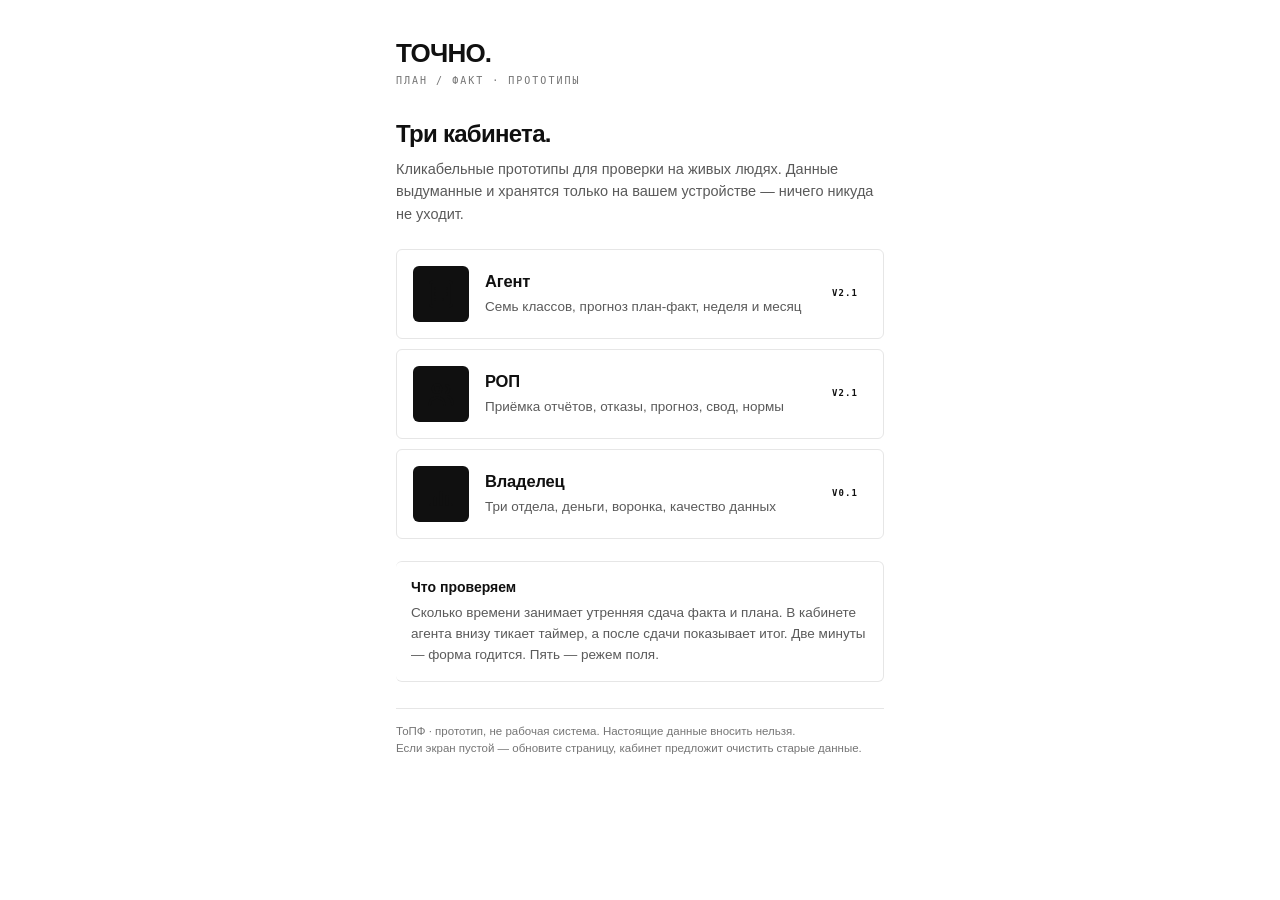
==== index.html @ 5d629bb4 "роп 2" ====
<!DOCTYPE html>
<html lang="ru">
<head>
<meta charset="utf-8">
<meta name="viewport" content="width=device-width, initial-scale=1, viewport-fit=cover">
<meta name="color-scheme" content="light">
<meta http-equiv="Cache-Control" content="no-store, no-cache, must-revalidate">
<meta http-equiv="Pragma" content="no-cache">
<meta http-equiv="Expires" content="0">
<title>ТоПФ — Прототипы</title>
<style>
:root{
  color-scheme:light;
  --ink:#101010; --ink-2:#5A5A5A; --mute:#757575;
  --line:#E6E6E6; --paper:#FFFFFF; --card:#FFFFFF;
  --surface:#FAFAFA; --surface-2:#F0F0F0;
  --dot:#0D7A46; --on-dot:#FFFFFF; --star:#8A6100; --red:#B3261E;
--dot:#0D7A46; --on-dot:#FFFFFF; --star:#8A6100;
}

*{box-sizing:border-box;-webkit-tap-highlight-color:transparent}
body{margin:0;background:var(--paper);color:var(--ink);
  font-family:-apple-system,BlinkMacSystemFont,"SF Pro Text","Segoe UI",Roboto,"Helvetica Neue",Arial,sans-serif;font-size:16px;line-height:1.55}
.wrap{max-width:520px;margin:0 auto;padding:40px 16px 60px}
.mark{font-size:26px;font-weight:600;letter-spacing:-.03em;line-height:1}
.mark i{font-style:normal;color:var(--lime)}
.sub{font-family:ui-monospace,"SF Mono","Roboto Mono","Noto Sans Mono",Menlo,Consolas,monospace;font-size:10px;letter-spacing:.2em;text-transform:uppercase;color:var(--mute);margin:7px 0 26px}
h1{font-size:24px;letter-spacing:-.03em;margin:0 0 6px;font-weight:600}
.lede{color:var(--ink-2);font-size:14.5px;margin:0 0 24px}
a.card{display:flex;gap:16px;align-items:center;text-decoration:none;color:inherit;
  background:var(--card);border:1px solid var(--line);border-radius:6px;padding:16px;margin-bottom:10px}
a.card:active{border-color:var(--lime);border-width:2px;padding:15px}
a.card.off{opacity:.55;pointer-events:none}
.ic{width:56px;height:56px;flex:none;border-radius:6px;background:var(--ink);display:flex;align-items:center;justify-content:center;color:var(--lime)}
.tx{flex:1;min-width:0}
.tx b{display:block;font-size:16.5px;letter-spacing:-.01em}
.tx span{font-size:13.5px;color:var(--ink-2)}
.tag{font-family:ui-monospace,"SF Mono","Roboto Mono","Noto Sans Mono",Menlo,Consolas,monospace;font-size:9px;letter-spacing:.12em;text-transform:uppercase;
  background:var(--lime);color:var(--on-lime);border-radius:6px;padding:4px 9px;flex:none;font-weight:700}
.tag.soon{background:var(--surface-2);color:var(--mute);font-weight:400}
.note{background:var(--card);border:1px solid var(--line);border-left:4px solid var(--lime);border-radius:6px;padding:15px;margin-top:22px;font-size:13.5px;color:var(--ink-2)}
.note b{color:var(--ink);display:block;margin-bottom:4px;font-size:14px}
.foot{margin-top:26px;padding-top:14px;border-top:1px solid var(--line);font-size:11.5px;color:var(--mute)}
</style>
</head>
<body>
<div class="wrap">
  <div class="mark">ТОЧНО<i>.</i></div>
  <div class="sub">план / факт · прототипы</div>

  <h1>Три кабинета<span style="color:var(--lime)">.</span></h1>
  <p class="lede">Кликабельные прототипы для проверки на живых людях. Данные выдуманные и хранятся только на вашем устройстве — ничего никуда не уходит.</p>

  <a class="card" href="agent.html">
    <span class="ic"><svg viewBox="0 0 24 24" width="32" height="32" fill="none" stroke="currentColor" stroke-width="2" stroke-linecap="round" stroke-linejoin="round"><rect x="4" y="3" width="16" height="18" rx="1.5"/><path d="M8 8h8M8 12h8M8 16h5"/></svg></span>
    <span class="tx"><b>Агент</b><span>Семь классов, прогноз план-факт, неделя и месяц</span></span>
    <span class="tag">v2.1</span>
  </a>

  <a class="card" href="rop.html">
    <span class="ic"><svg viewBox="0 0 24 24" width="32" height="32" fill="none" stroke="currentColor" stroke-width="2" stroke-linecap="round" stroke-linejoin="round"><circle cx="9" cy="8" r="3"/><path d="M3.5 20a5.5 5.5 0 0 1 11 0"/><path d="M16 5.5a3 3 0 0 1 0 5.5"/><path d="M17.5 14a6 6 0 0 1 3 6"/></svg></span>
    <span class="tx"><b>РОП</b><span>Приёмка отчётов, отказы, прогноз, свод, нормы</span></span>
    <span class="tag">v2.1</span>
  </a>

  <a class="card" href="vladelec.html">
    <span class="ic"><svg viewBox="0 0 24 24" width="32" height="32" fill="none" stroke="currentColor" stroke-width="2" stroke-linecap="round" stroke-linejoin="round"><path d="M4 20h16"/><path d="M7.5 20v-5M12 20v-9M16.5 20v-6"/></svg></span>
    <span class="tx"><b>Владелец</b><span>Три отдела, деньги, воронка, качество данных</span></span>
    <span class="tag">v0.1</span>
  </a>

  <div class="note">
    <b>Что проверяем</b>
    Сколько времени занимает утренняя сдача факта и плана. В кабинете агента внизу тикает таймер, а после сдачи показывает итог. Две минуты — форма годится. Пять — режем поля.
  </div>

  <div class="foot">ТоПФ · прототип, не рабочая система. Настоящие данные вносить нельзя.<br>Если экран пустой — обновите страницу, кабинет предложит очистить старые данные.</div>
</div>
</body>
</html>
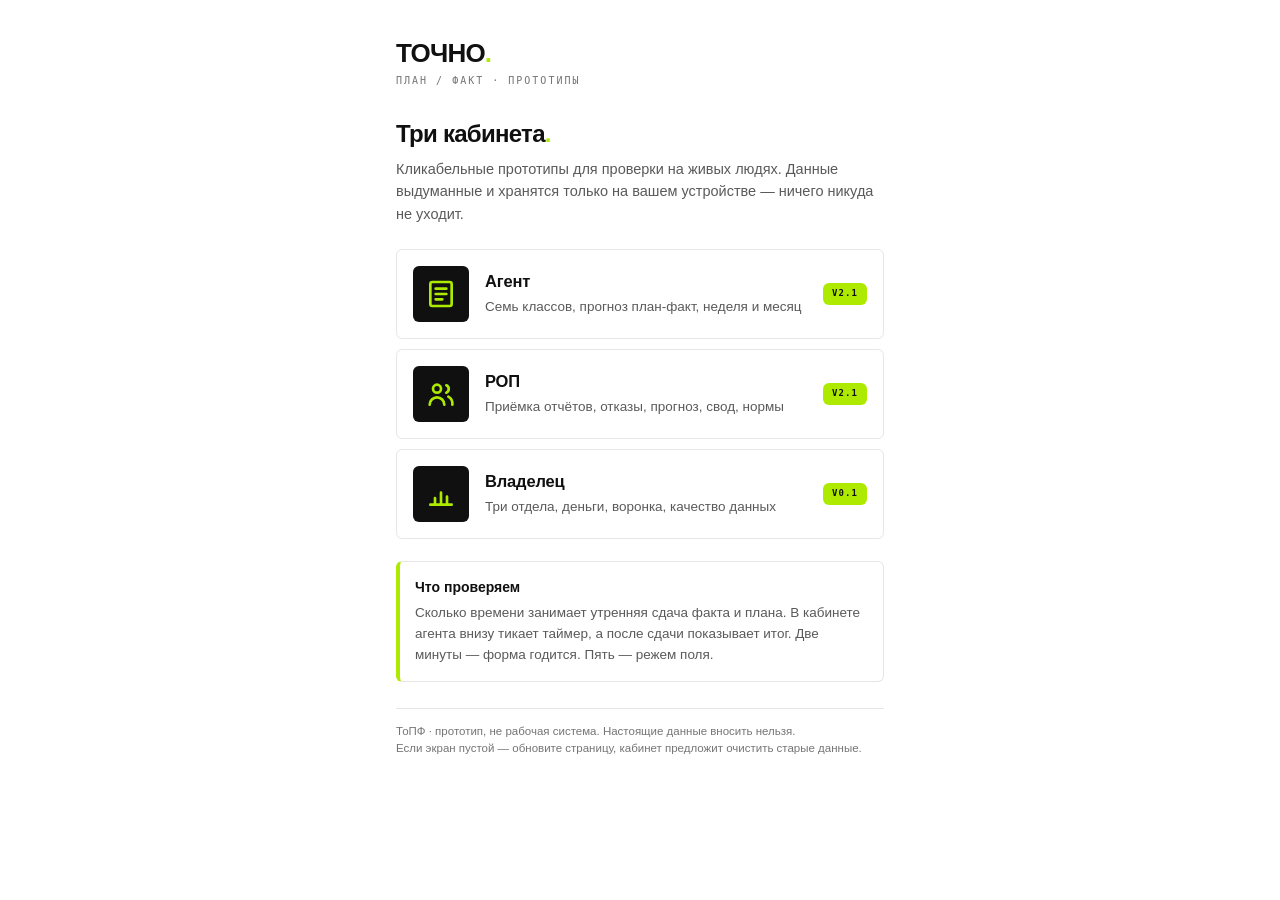
==== commit b22ce603: "Update index.html" ====
--- a/index.html
+++ b/index.html
@@ -14,8 +14,8 @@
   --ink:#101010; --ink-2:#5A5A5A; --mute:#757575;
   --line:#E6E6E6; --paper:#FFFFFF; --card:#FFFFFF;
   --surface:#FAFAFA; --surface-2:#F0F0F0;
-  --dot:#0D7A46; --on-dot:#FFFFFF; --star:#8A6100; --red:#B3261E;
---dot:#0D7A46; --on-dot:#FFFFFF; --star:#8A6100;
+  --lime:#AEEA00; --on-lime:#101010; --green:#0D7A46;
+  --star:#8A6100; --red:#B3261E; --r:6px;
 }
 
 *{box-sizing:border-box;-webkit-tap-highlight-color:transparent}
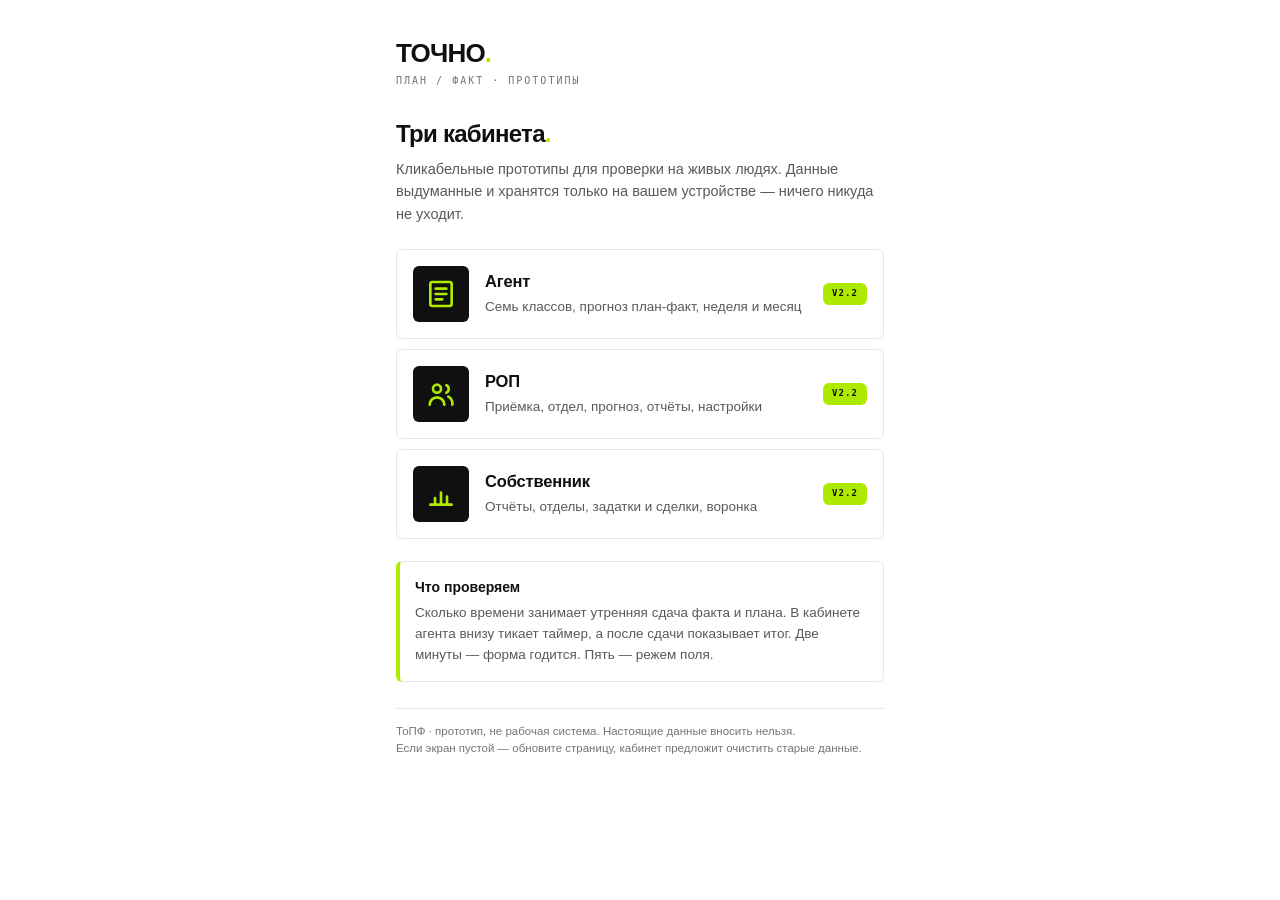
==== commit 239a93a4: "нов" ====
--- a/index.html
+++ b/index.html
@@ -54,19 +54,19 @@
   <a class="card" href="agent.html">
     <span class="ic"><svg viewBox="0 0 24 24" width="32" height="32" fill="none" stroke="currentColor" stroke-width="2" stroke-linecap="round" stroke-linejoin="round"><rect x="4" y="3" width="16" height="18" rx="1.5"/><path d="M8 8h8M8 12h8M8 16h5"/></svg></span>
     <span class="tx"><b>Агент</b><span>Семь классов, прогноз план-факт, неделя и месяц</span></span>
-    <span class="tag">v2.1</span>
+    <span class="tag">v2.2</span>
   </a>
 
   <a class="card" href="rop.html">
     <span class="ic"><svg viewBox="0 0 24 24" width="32" height="32" fill="none" stroke="currentColor" stroke-width="2" stroke-linecap="round" stroke-linejoin="round"><circle cx="9" cy="8" r="3"/><path d="M3.5 20a5.5 5.5 0 0 1 11 0"/><path d="M16 5.5a3 3 0 0 1 0 5.5"/><path d="M17.5 14a6 6 0 0 1 3 6"/></svg></span>
-    <span class="tx"><b>РОП</b><span>Приёмка отчётов, отказы, прогноз, свод, нормы</span></span>
-    <span class="tag">v2.1</span>
+    <span class="tx"><b>РОП</b><span>Приёмка, отдел, прогноз, отчёты, настройки</span></span>
+    <span class="tag">v2.2</span>
   </a>
 
   <a class="card" href="vladelec.html">
     <span class="ic"><svg viewBox="0 0 24 24" width="32" height="32" fill="none" stroke="currentColor" stroke-width="2" stroke-linecap="round" stroke-linejoin="round"><path d="M4 20h16"/><path d="M7.5 20v-5M12 20v-9M16.5 20v-6"/></svg></span>
-    <span class="tx"><b>Владелец</b><span>Три отдела, деньги, воронка, качество данных</span></span>
-    <span class="tag">v0.1</span>
+    <span class="tx"><b>Собственник</b><span>Отчёты, отделы, задатки и сделки, воронка</span></span>
+    <span class="tag">v2.2</span>
   </a>
 
   <div class="note">
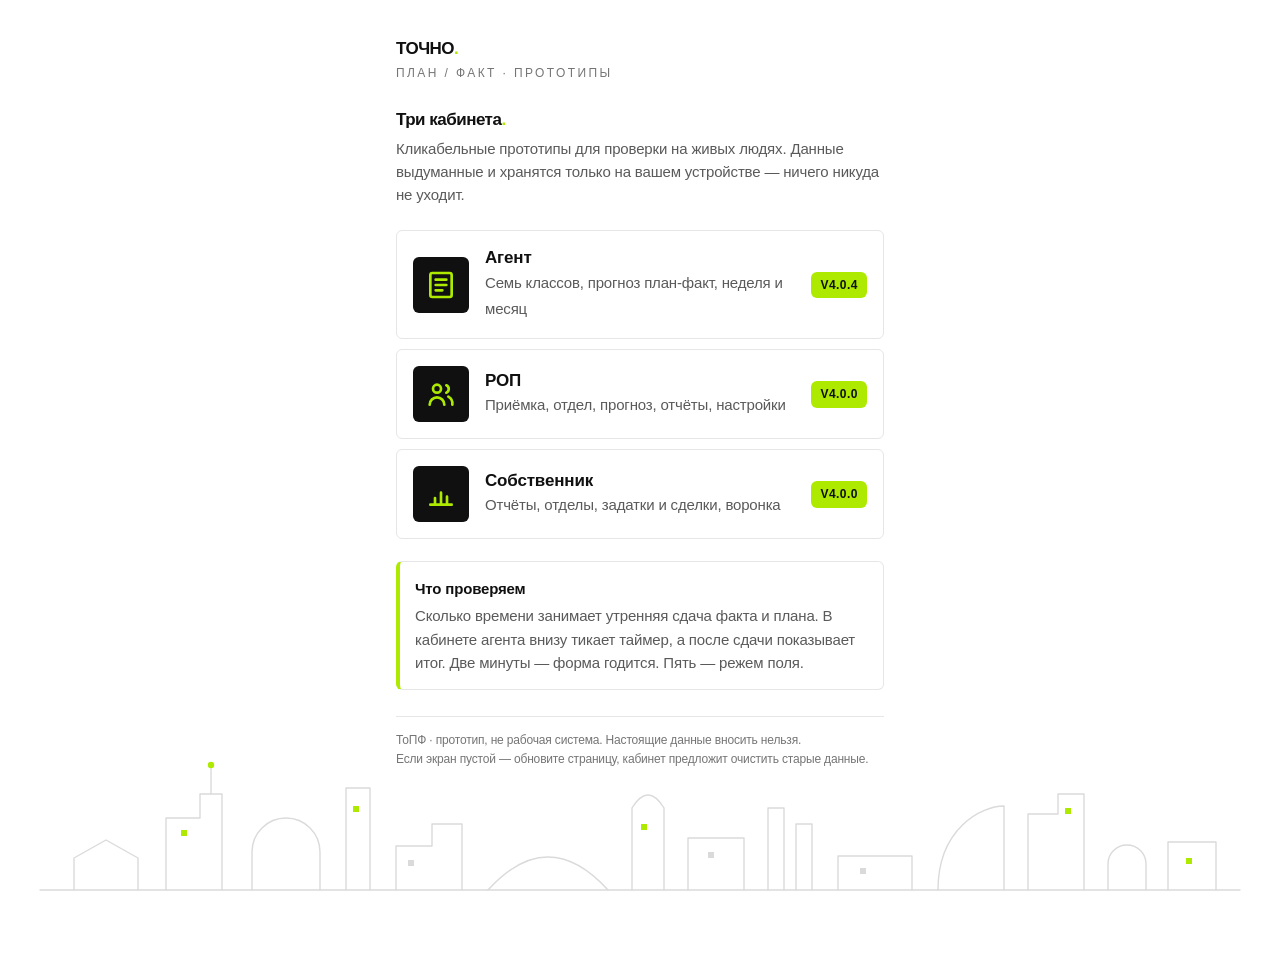
==== commit 50d85321: "4" ====
--- a/index.html
+++ b/index.html
@@ -15,32 +15,36 @@
   --line:#E6E6E6; --paper:#FFFFFF; --card:#FFFFFF;
   --surface:#FAFAFA; --surface-2:#F0F0F0;
   --lime:#AEEA00; --on-lime:#101010; --green:#0D7A46;
+  --t1:28px; --t2:17px; --t3:15px; --t4:12px;
   --star:#8A6100; --red:#B3261E; --r:6px;
 }
 
 *{box-sizing:border-box;-webkit-tap-highlight-color:transparent}
 body{margin:0;background:var(--paper);color:var(--ink);
-  font-family:-apple-system,BlinkMacSystemFont,"SF Pro Text","Segoe UI",Roboto,"Helvetica Neue",Arial,sans-serif;font-size:16px;line-height:1.55}
-.wrap{max-width:520px;margin:0 auto;padding:40px 16px 60px}
-.mark{font-size:26px;font-weight:600;letter-spacing:-.03em;line-height:1}
+  font-family:-apple-system,BlinkMacSystemFont,"SF Pro Text","Segoe UI",Roboto,"Helvetica Neue",Arial,sans-serif;font-size:17px;line-height:1.3;letter-spacing:-.01em;line-height:1.55}
+.wrap{max-width:520px;margin:0 auto;padding:40px 16px 190px}
+.mark{font-size:17px;line-height:1.3;letter-spacing:-.01em;font-weight:600;letter-spacing:-.03em;line-height:1}
 .mark i{font-style:normal;color:var(--lime)}
-.sub{font-family:ui-monospace,"SF Mono","Roboto Mono","Noto Sans Mono",Menlo,Consolas,monospace;font-size:10px;letter-spacing:.2em;text-transform:uppercase;color:var(--mute);margin:7px 0 26px}
-h1{font-size:24px;letter-spacing:-.03em;margin:0 0 6px;font-weight:600}
-.lede{color:var(--ink-2);font-size:14.5px;margin:0 0 24px}
+.sub{font-size:12px;letter-spacing:.2em;text-transform:uppercase;color:var(--mute);margin:7px 0 26px}
+h1{font-size:17px;line-height:1.3;letter-spacing:-.01em;letter-spacing:-.03em;margin:0 0 6px;font-weight:600}
+.lede{color:var(--ink-2);font-size:15px;margin:0 0 24px}
 a.card{display:flex;gap:16px;align-items:center;text-decoration:none;color:inherit;
   background:var(--card);border:1px solid var(--line);border-radius:6px;padding:16px;margin-bottom:10px}
 a.card:active{border-color:var(--lime);border-width:2px;padding:15px}
 a.card.off{opacity:.55;pointer-events:none}
 .ic{width:56px;height:56px;flex:none;border-radius:6px;background:var(--ink);display:flex;align-items:center;justify-content:center;color:var(--lime)}
 .tx{flex:1;min-width:0}
-.tx b{display:block;font-size:16.5px;letter-spacing:-.01em}
-.tx span{font-size:13.5px;color:var(--ink-2)}
-.tag{font-family:ui-monospace,"SF Mono","Roboto Mono","Noto Sans Mono",Menlo,Consolas,monospace;font-size:9px;letter-spacing:.12em;text-transform:uppercase;
-  background:var(--lime);color:var(--on-lime);border-radius:6px;padding:4px 9px;flex:none;font-weight:700}
+.tx b{display:block;font-size:17px;line-height:1.3;letter-spacing:-.01em;letter-spacing:-.01em}
+.tx span{font-size:15px;color:var(--ink-2)}
+.tag{font-size:12px;letter-spacing:.04em;text-transform:uppercase;
+  background:var(--lime);color:var(--on-lime);border-radius:6px;padding:4px 9px;flex:none;font-weight:600}
 .tag.soon{background:var(--surface-2);color:var(--mute);font-weight:400}
-.note{background:var(--card);border:1px solid var(--line);border-left:4px solid var(--lime);border-radius:6px;padding:15px;margin-top:22px;font-size:13.5px;color:var(--ink-2)}
-.note b{color:var(--ink);display:block;margin-bottom:4px;font-size:14px}
-.foot{margin-top:26px;padding-top:14px;border-top:1px solid var(--line);font-size:11.5px;color:var(--mute)}
+.note{background:var(--card);border:1px solid var(--line);border-left:4px solid var(--lime);border-radius:6px;padding:15px;margin-top:22px;font-size:15px;color:var(--ink-2)}
+.note b{color:var(--ink);display:block;margin-bottom:4px;font-size:15px}
+.skyline{position:fixed;left:0;right:0;bottom:0;line-height:0;pointer-events:none;z-index:0}
+.skyline svg{display:block;width:100%}
+.wrap{position:relative;z-index:1}
+.foot{margin-top:26px;padding-top:14px;border-top:1px solid var(--line);font-size:12px;color:var(--mute)}
 </style>
 </head>
 <body>
@@ -54,19 +58,19 @@
   <a class="card" href="agent.html">
     <span class="ic"><svg viewBox="0 0 24 24" width="32" height="32" fill="none" stroke="currentColor" stroke-width="2" stroke-linecap="round" stroke-linejoin="round"><rect x="4" y="3" width="16" height="18" rx="1.5"/><path d="M8 8h8M8 12h8M8 16h5"/></svg></span>
     <span class="tx"><b>Агент</b><span>Семь классов, прогноз план-факт, неделя и месяц</span></span>
-    <span class="tag">v2.2</span>
+    <span class="tag">v4.0.4</span>
   </a>
 
   <a class="card" href="rop.html">
     <span class="ic"><svg viewBox="0 0 24 24" width="32" height="32" fill="none" stroke="currentColor" stroke-width="2" stroke-linecap="round" stroke-linejoin="round"><circle cx="9" cy="8" r="3"/><path d="M3.5 20a5.5 5.5 0 0 1 11 0"/><path d="M16 5.5a3 3 0 0 1 0 5.5"/><path d="M17.5 14a6 6 0 0 1 3 6"/></svg></span>
     <span class="tx"><b>РОП</b><span>Приёмка, отдел, прогноз, отчёты, настройки</span></span>
-    <span class="tag">v2.2</span>
+    <span class="tag">v4.0.0</span>
   </a>
 
   <a class="card" href="vladelec.html">
     <span class="ic"><svg viewBox="0 0 24 24" width="32" height="32" fill="none" stroke="currentColor" stroke-width="2" stroke-linecap="round" stroke-linejoin="round"><path d="M4 20h16"/><path d="M7.5 20v-5M12 20v-9M16.5 20v-6"/></svg></span>
     <span class="tx"><b>Собственник</b><span>Отчёты, отделы, задатки и сделки, воронка</span></span>
-    <span class="tag">v2.2</span>
+    <span class="tag">v4.0.0</span>
   </a>
 
   <div class="note">
@@ -74,6 +78,40 @@
     Сколько времени занимает утренняя сдача факта и плана. В кабинете агента внизу тикает таймер, а после сдачи показывает итог. Две минуты — форма годится. Пять — режем поля.
   </div>
 
+
+  <div class="skyline">
+    <svg viewBox="0 0 1200 150" width="100%" height="150" fill="none" xmlns="http://www.w3.org/2000/svg" aria-hidden="true">
+      <g stroke="#DADADA" stroke-width="1.4" stroke-linejoin="round" stroke-linecap="round" vector-effect="non-scaling-stroke">
+        <path d="M0 140 L1200 140"/>
+        <path d="M34 140 L34 108 L66 90 L98 108 L98 140"/>
+        <path d="M126 140 L126 68 L160 68 L160 44 L182 44 L182 140"/>
+        <path d="M171 44 L171 18"/>
+        <path d="M212 140 L212 102 A 34 34 0 0 1 280 102 L280 140"/>
+        <path d="M306 140 L306 38 L330 38 L330 140"/>
+        <path d="M356 140 L356 96 L392 96 L392 74 L422 74 L422 140"/>
+        <path d="M448 140 Q 508 74 568 140"/>
+        <path d="M592 140 L592 58 Q 608 32 624 58 L624 140"/>
+        <path d="M648 140 L648 88 L704 88 L704 140"/>
+        <path d="M728 140 L728 58 L744 58 L744 140"/>
+        <path d="M756 140 L756 74 L772 74 L772 140"/>
+        <path d="M798 140 L798 106 L872 106 L872 140"/>
+        <path d="M898 140 C 898 78, 942 56, 964 56 L964 140"/>
+        <path d="M988 140 L988 64 L1018 64 L1018 44 L1044 44 L1044 140"/>
+        <path d="M1068 140 L1068 114 A 19 19 0 0 1 1106 114 L1106 140"/>
+        <path d="M1128 140 L1128 92 L1176 92 L1176 140"/>
+      </g>
+      <circle cx="171" cy="15" r="3.2" fill="var(--lime)"/>
+      <rect x="141" y="80" width="6" height="6" fill="var(--lime)"/>
+      <rect x="313" y="56" width="6" height="6" fill="var(--lime)"/>
+      <rect x="601" y="74" width="6" height="6" fill="var(--lime)"/>
+      <rect x="1025" y="58" width="6" height="6" fill="var(--lime)"/>
+      <rect x="1146" y="108" width="6" height="6" fill="var(--lime)"/>
+      <rect x="368" y="110" width="6" height="6" fill="#DADADA"/>
+      <rect x="668" y="102" width="6" height="6" fill="#DADADA"/>
+      <rect x="820" y="118" width="6" height="6" fill="#DADADA"/>
+    </svg>
+  </div>
+
   <div class="foot">ТоПФ · прототип, не рабочая система. Настоящие данные вносить нельзя.<br>Если экран пустой — обновите страницу, кабинет предложит очистить старые данные.</div>
 </div>
 </body>
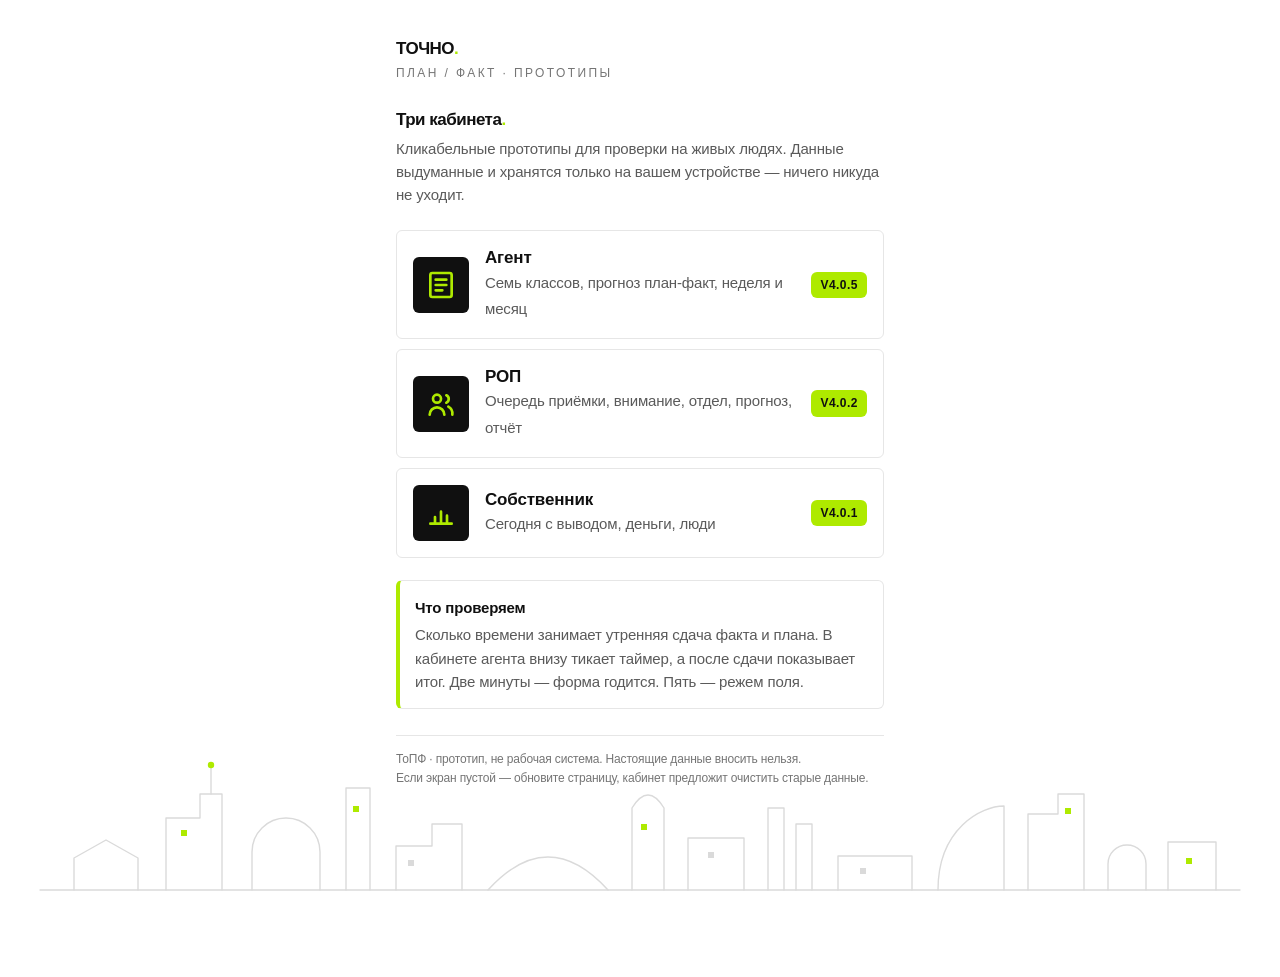
==== commit 1bbc7901: "4,1" ====
--- a/index.html
+++ b/index.html
@@ -58,19 +58,19 @@
   <a class="card" href="agent.html">
     <span class="ic"><svg viewBox="0 0 24 24" width="32" height="32" fill="none" stroke="currentColor" stroke-width="2" stroke-linecap="round" stroke-linejoin="round"><rect x="4" y="3" width="16" height="18" rx="1.5"/><path d="M8 8h8M8 12h8M8 16h5"/></svg></span>
     <span class="tx"><b>Агент</b><span>Семь классов, прогноз план-факт, неделя и месяц</span></span>
-    <span class="tag">v4.0.4</span>
+    <span class="tag">v4.0.5</span>
   </a>
 
   <a class="card" href="rop.html">
     <span class="ic"><svg viewBox="0 0 24 24" width="32" height="32" fill="none" stroke="currentColor" stroke-width="2" stroke-linecap="round" stroke-linejoin="round"><circle cx="9" cy="8" r="3"/><path d="M3.5 20a5.5 5.5 0 0 1 11 0"/><path d="M16 5.5a3 3 0 0 1 0 5.5"/><path d="M17.5 14a6 6 0 0 1 3 6"/></svg></span>
-    <span class="tx"><b>РОП</b><span>Приёмка, отдел, прогноз, отчёты, настройки</span></span>
-    <span class="tag">v4.0.0</span>
+    <span class="tx"><b>РОП</b><span>Очередь приёмки, внимание, отдел, прогноз, отчёт</span></span>
+    <span class="tag">v4.0.2</span>
   </a>
 
   <a class="card" href="vladelec.html">
     <span class="ic"><svg viewBox="0 0 24 24" width="32" height="32" fill="none" stroke="currentColor" stroke-width="2" stroke-linecap="round" stroke-linejoin="round"><path d="M4 20h16"/><path d="M7.5 20v-5M12 20v-9M16.5 20v-6"/></svg></span>
-    <span class="tx"><b>Собственник</b><span>Отчёты, отделы, задатки и сделки, воронка</span></span>
-    <span class="tag">v4.0.0</span>
+    <span class="tx"><b>Собственник</b><span>Сегодня с выводом, деньги, люди</span></span>
+    <span class="tag">v4.0.1</span>
   </a>
 
   <div class="note">
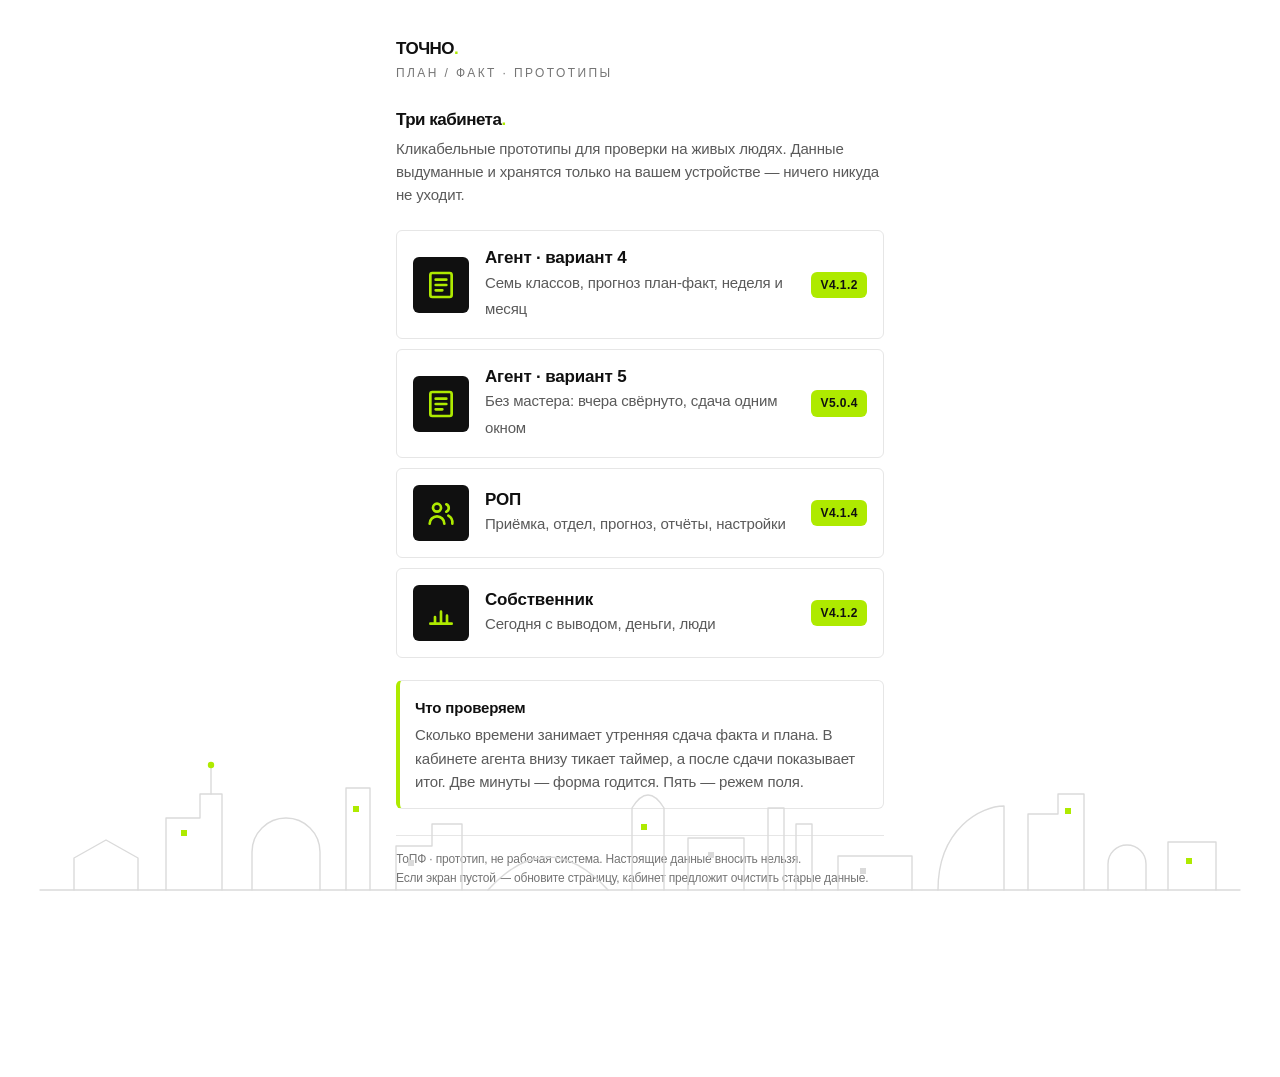
==== commit f94dc037: "5" ====
--- a/index.html
+++ b/index.html
@@ -57,20 +57,25 @@
 
   <a class="card" href="agent.html">
     <span class="ic"><svg viewBox="0 0 24 24" width="32" height="32" fill="none" stroke="currentColor" stroke-width="2" stroke-linecap="round" stroke-linejoin="round"><rect x="4" y="3" width="16" height="18" rx="1.5"/><path d="M8 8h8M8 12h8M8 16h5"/></svg></span>
-    <span class="tx"><b>Агент</b><span>Семь классов, прогноз план-факт, неделя и месяц</span></span>
-    <span class="tag">v4.0.5</span>
+    <span class="tx"><b>Агент · вариант 4</b><span>Семь классов, прогноз план-факт, неделя и месяц</span></span>
+    <span class="tag">v4.1.2</span>
   </a>
 
+  <a class="card" href="agent5.html">
+    <span class="ic"><svg viewBox="0 0 24 24" width="32" height="32" fill="none" stroke="currentColor" stroke-width="2" stroke-linecap="round" stroke-linejoin="round"><rect x="4" y="3" width="16" height="18" rx="1.5"/><path d="M8 8h8M8 12h8M8 16h5"/></svg></span>
+    <span class="tx"><b>Агент · вариант 5</b><span>Без мастера: вчера свёрнуто, сдача одним окном</span></span>
+    <span class="tag">v5.0.4</span>
+  </a>
   <a class="card" href="rop.html">
     <span class="ic"><svg viewBox="0 0 24 24" width="32" height="32" fill="none" stroke="currentColor" stroke-width="2" stroke-linecap="round" stroke-linejoin="round"><circle cx="9" cy="8" r="3"/><path d="M3.5 20a5.5 5.5 0 0 1 11 0"/><path d="M16 5.5a3 3 0 0 1 0 5.5"/><path d="M17.5 14a6 6 0 0 1 3 6"/></svg></span>
-    <span class="tx"><b>РОП</b><span>Очередь приёмки, внимание, отдел, прогноз, отчёт</span></span>
-    <span class="tag">v4.0.2</span>
+    <span class="tx"><b>РОП</b><span>Приёмка, отдел, прогноз, отчёты, настройки</span></span>
+    <span class="tag">v4.1.4</span>
   </a>
 
   <a class="card" href="vladelec.html">
     <span class="ic"><svg viewBox="0 0 24 24" width="32" height="32" fill="none" stroke="currentColor" stroke-width="2" stroke-linecap="round" stroke-linejoin="round"><path d="M4 20h16"/><path d="M7.5 20v-5M12 20v-9M16.5 20v-6"/></svg></span>
     <span class="tx"><b>Собственник</b><span>Сегодня с выводом, деньги, люди</span></span>
-    <span class="tag">v4.0.1</span>
+    <span class="tag">v4.1.2</span>
   </a>
 
   <div class="note">
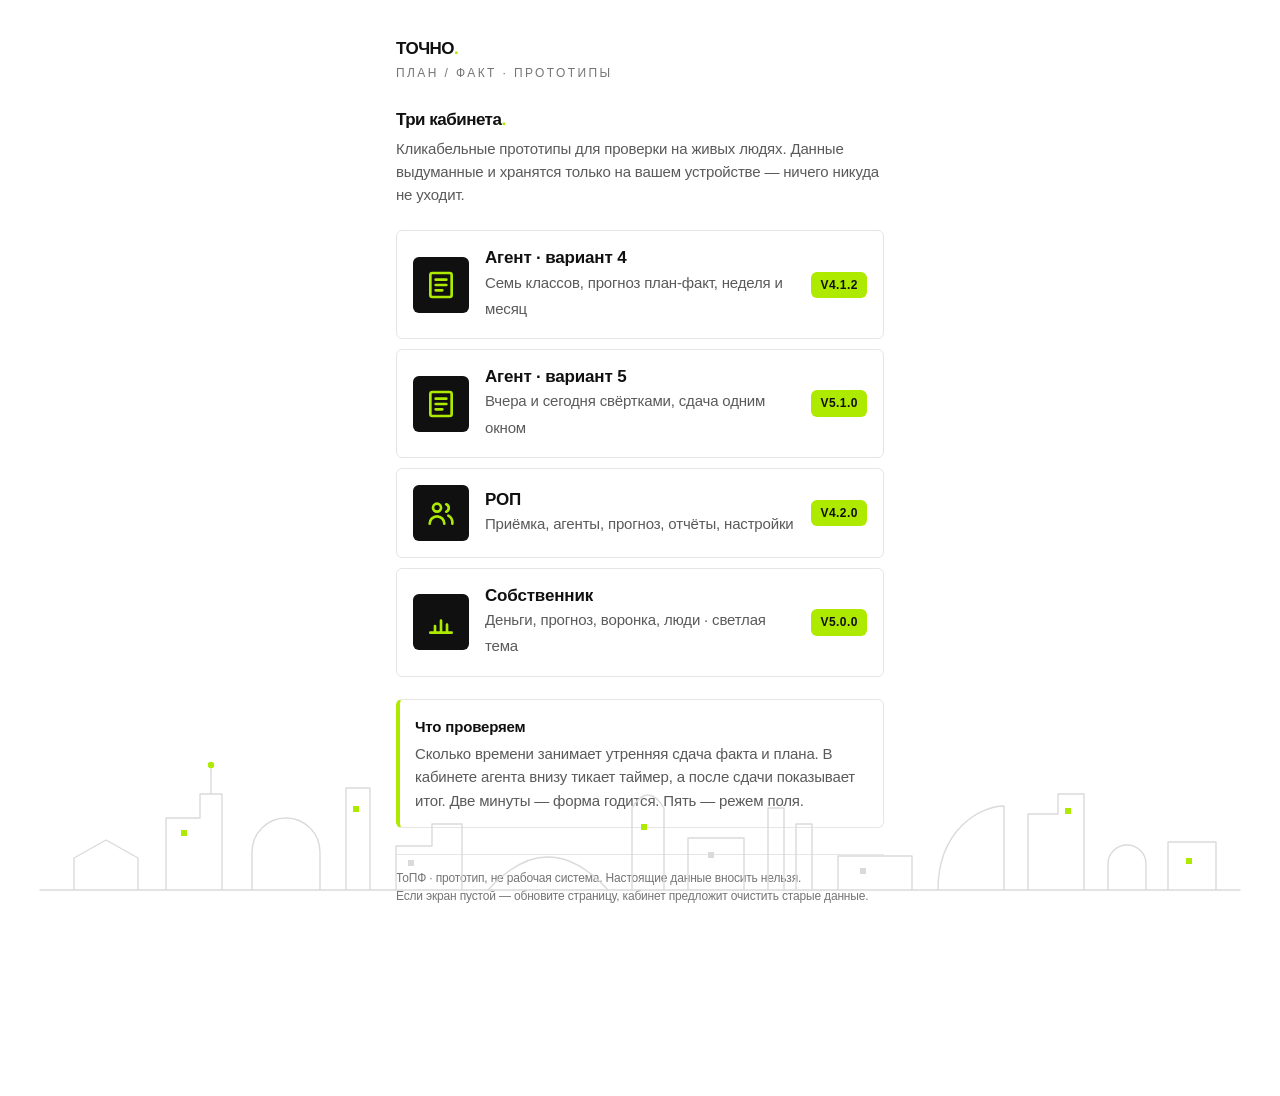
==== commit 2c9083b8: "5.1" ====
--- a/index.html
+++ b/index.html
@@ -63,19 +63,19 @@
 
   <a class="card" href="agent5.html">
     <span class="ic"><svg viewBox="0 0 24 24" width="32" height="32" fill="none" stroke="currentColor" stroke-width="2" stroke-linecap="round" stroke-linejoin="round"><rect x="4" y="3" width="16" height="18" rx="1.5"/><path d="M8 8h8M8 12h8M8 16h5"/></svg></span>
-    <span class="tx"><b>Агент · вариант 5</b><span>Без мастера: вчера свёрнуто, сдача одним окном</span></span>
-    <span class="tag">v5.0.4</span>
+    <span class="tx"><b>Агент · вариант 5</b><span>Вчера и сегодня свёртками, сдача одним окном</span></span>
+    <span class="tag">v5.1.0</span>
   </a>
   <a class="card" href="rop.html">
     <span class="ic"><svg viewBox="0 0 24 24" width="32" height="32" fill="none" stroke="currentColor" stroke-width="2" stroke-linecap="round" stroke-linejoin="round"><circle cx="9" cy="8" r="3"/><path d="M3.5 20a5.5 5.5 0 0 1 11 0"/><path d="M16 5.5a3 3 0 0 1 0 5.5"/><path d="M17.5 14a6 6 0 0 1 3 6"/></svg></span>
-    <span class="tx"><b>РОП</b><span>Приёмка, отдел, прогноз, отчёты, настройки</span></span>
-    <span class="tag">v4.1.4</span>
+    <span class="tx"><b>РОП</b><span>Приёмка, агенты, прогноз, отчёты, настройки</span></span>
+    <span class="tag">v4.2.0</span>
   </a>
 
   <a class="card" href="vladelec.html">
     <span class="ic"><svg viewBox="0 0 24 24" width="32" height="32" fill="none" stroke="currentColor" stroke-width="2" stroke-linecap="round" stroke-linejoin="round"><path d="M4 20h16"/><path d="M7.5 20v-5M12 20v-9M16.5 20v-6"/></svg></span>
-    <span class="tx"><b>Собственник</b><span>Сегодня с выводом, деньги, люди</span></span>
-    <span class="tag">v4.1.2</span>
+    <span class="tx"><b>Собственник</b><span>Деньги, прогноз, воронка, люди · светлая тема</span></span>
+    <span class="tag">v5.0.0</span>
   </a>
 
   <div class="note">
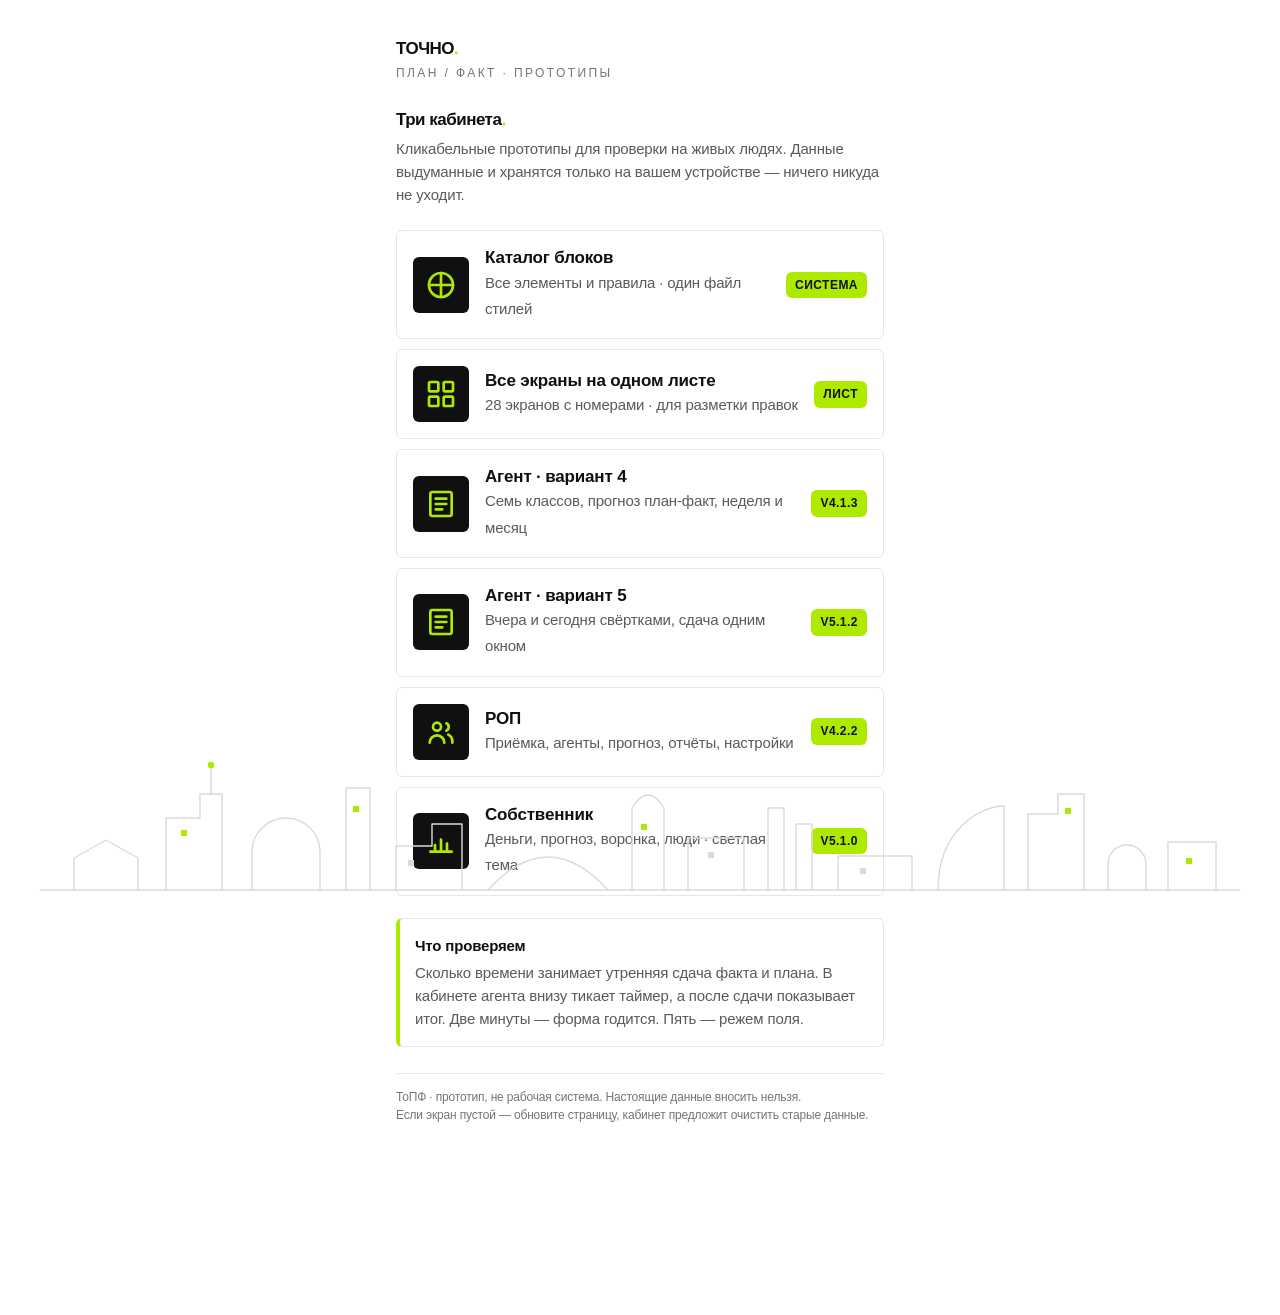
==== commit 55ec5803: "6" ====
--- a/index.html
+++ b/index.html
@@ -55,27 +55,37 @@
   <h1>Три кабинета<span style="color:var(--lime)">.</span></h1>
   <p class="lede">Кликабельные прототипы для проверки на живых людях. Данные выдуманные и хранятся только на вашем устройстве — ничего никуда не уходит.</p>
 
+  <a class="card" href="ui.html">
+    <span class="ic"><svg viewBox="0 0 24 24" width="32" height="32" fill="none" stroke="currentColor" stroke-width="2" stroke-linecap="round" stroke-linejoin="round"><circle cx="12" cy="12" r="9"/><path d="M12 3v18M3 12h18"/></svg></span>
+    <span class="tx"><b>Каталог блоков</b><span>Все элементы и правила · один файл стилей</span></span>
+    <span class="tag">система</span>
+  </a>
+  <a class="card" href="screens.html">
+    <span class="ic"><svg viewBox="0 0 24 24" width="32" height="32" fill="none" stroke="currentColor" stroke-width="2" stroke-linecap="round" stroke-linejoin="round"><rect x="3" y="3" width="7" height="7" rx="1"/><rect x="14" y="3" width="7" height="7" rx="1"/><rect x="3" y="14" width="7" height="7" rx="1"/><rect x="14" y="14" width="7" height="7" rx="1"/></svg></span>
+    <span class="tx"><b>Все экраны на одном листе</b><span>28 экранов с номерами · для разметки правок</span></span>
+    <span class="tag">лист</span>
+  </a>
   <a class="card" href="agent.html">
     <span class="ic"><svg viewBox="0 0 24 24" width="32" height="32" fill="none" stroke="currentColor" stroke-width="2" stroke-linecap="round" stroke-linejoin="round"><rect x="4" y="3" width="16" height="18" rx="1.5"/><path d="M8 8h8M8 12h8M8 16h5"/></svg></span>
     <span class="tx"><b>Агент · вариант 4</b><span>Семь классов, прогноз план-факт, неделя и месяц</span></span>
-    <span class="tag">v4.1.2</span>
+    <span class="tag">v4.1.3</span>
   </a>
 
   <a class="card" href="agent5.html">
     <span class="ic"><svg viewBox="0 0 24 24" width="32" height="32" fill="none" stroke="currentColor" stroke-width="2" stroke-linecap="round" stroke-linejoin="round"><rect x="4" y="3" width="16" height="18" rx="1.5"/><path d="M8 8h8M8 12h8M8 16h5"/></svg></span>
     <span class="tx"><b>Агент · вариант 5</b><span>Вчера и сегодня свёртками, сдача одним окном</span></span>
-    <span class="tag">v5.1.0</span>
+    <span class="tag">v5.1.2</span>
   </a>
   <a class="card" href="rop.html">
     <span class="ic"><svg viewBox="0 0 24 24" width="32" height="32" fill="none" stroke="currentColor" stroke-width="2" stroke-linecap="round" stroke-linejoin="round"><circle cx="9" cy="8" r="3"/><path d="M3.5 20a5.5 5.5 0 0 1 11 0"/><path d="M16 5.5a3 3 0 0 1 0 5.5"/><path d="M17.5 14a6 6 0 0 1 3 6"/></svg></span>
     <span class="tx"><b>РОП</b><span>Приёмка, агенты, прогноз, отчёты, настройки</span></span>
-    <span class="tag">v4.2.0</span>
+    <span class="tag">v4.2.2</span>
   </a>
 
   <a class="card" href="vladelec.html">
     <span class="ic"><svg viewBox="0 0 24 24" width="32" height="32" fill="none" stroke="currentColor" stroke-width="2" stroke-linecap="round" stroke-linejoin="round"><path d="M4 20h16"/><path d="M7.5 20v-5M12 20v-9M16.5 20v-6"/></svg></span>
     <span class="tx"><b>Собственник</b><span>Деньги, прогноз, воронка, люди · светлая тема</span></span>
-    <span class="tag">v5.0.0</span>
+    <span class="tag">v5.1.0</span>
   </a>
 
   <div class="note">
